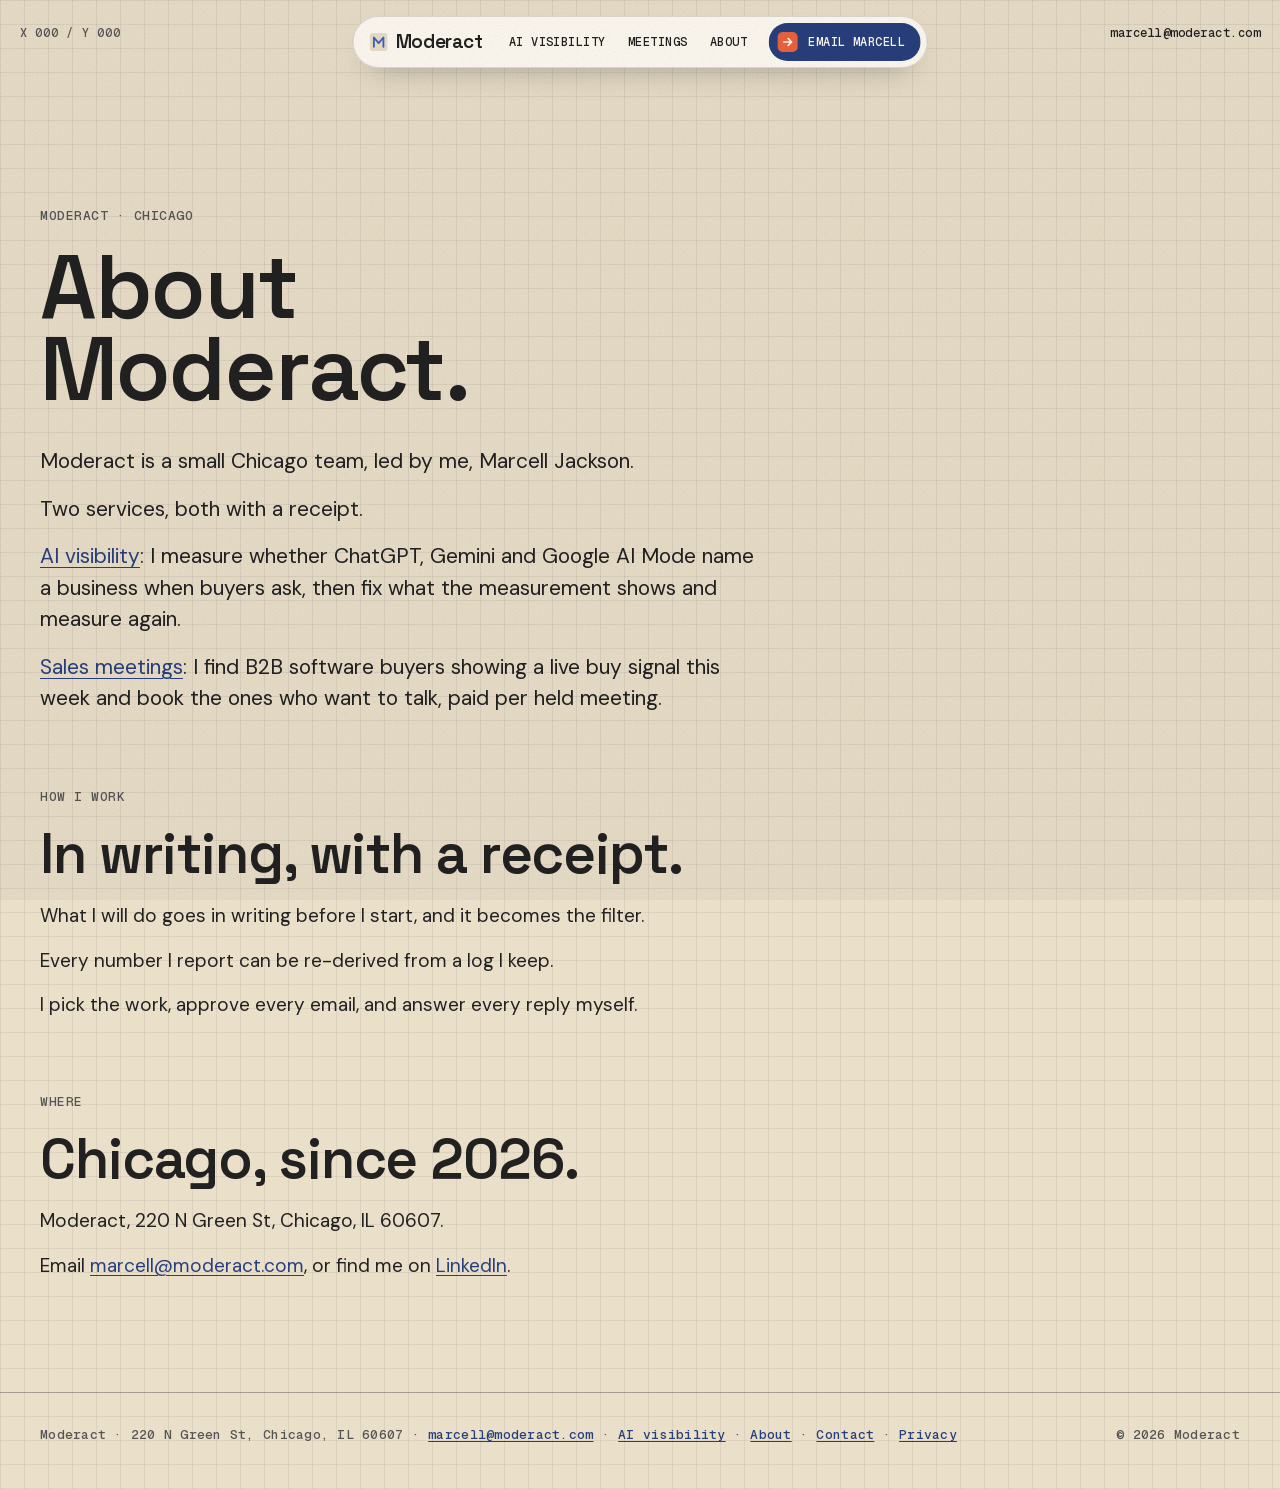
==== about/index.html @ 8448b87f "Add /about, /ai-visibility-agency-chicago, /contact; footer links; sitemap" ====
<!doctype html>
<html lang="en">
<head>
<meta http-equiv="Content-Security-Policy" content="default-src 'self'; img-src 'self' data:; font-src 'self'; style-src 'self'; script-src 'self'; base-uri 'self'; form-action 'none'">
  <meta charset="utf-8">
<meta name="viewport" content="width=device-width, initial-scale=1">
<title>About — Moderact</title>
<meta name="description" content="Moderact is a small Chicago team led by Marcell Jackson. It measures whether AI assistants name a business when buyers ask, and books B2B sales meetings paid per held meeting.">
<meta name="robots" content="index,follow">
<link rel="canonical" href="https://moderact.com/about">
<meta name="theme-color" content="#EADFC9">
<meta property="og:type" content="website">
<meta property="og:site_name" content="Moderact">
<meta property="og:title" content="About — Moderact">
<meta property="og:description" content="Moderact is a small Chicago team led by Marcell Jackson. It measures whether AI assistants name a business when buyers ask, and books B2B sales meetings paid per held meeting.">
<meta property="og:url" content="https://moderact.com/about">
<meta property="og:image" content="https://moderact.com/assets/og.png">
<meta property="og:image:width" content="1200">
<meta property="og:image:height" content="630">
<meta name="twitter:card" content="summary_large_image">
<meta name="twitter:title" content="About — Moderact">
<meta name="twitter:description" content="Moderact is a small Chicago team led by Marcell Jackson. It measures whether AI assistants name a business when buyers ask, and books B2B sales meetings paid per held meeting.">
<meta name="twitter:image" content="https://moderact.com/assets/og.png">
<link rel="icon" href="/assets/favicon.svg" type="image/svg+xml">
<link rel="apple-touch-icon" href="/assets/apple-touch-icon.png">
<link rel="preload" href="/assets/fonts/space-grotesk-600.woff2" as="font" type="font/woff2" crossorigin>
<link rel="preload" href="/assets/fonts/dm-sans.woff2" as="font" type="font/woff2" crossorigin>
<link rel="stylesheet" href="/styles.css">
<script src="/app.js" defer></script>
<script type="application/ld+json">
{
  "@context": "https://schema.org",
  "@type": "Organization",
  "name": "Moderact",
  "url": "https://moderact.com",
  "email": "marcell@moderact.com",
  "address": {
    "@type": "PostalAddress",
    "streetAddress": "220 N Green St",
    "addressLocality": "Chicago",
    "addressRegion": "IL",
    "postalCode": "60607",
    "addressCountry": "US"
  },
  "founder": {
    "@type": "Person",
    "name": "Marcell Jackson"
  },
  "sameAs": ["https://www.linkedin.com/in/marcell-jackson-b387273a0"]
}
</script>
</head>
<body>
<a class="skip" href="#main">Skip to content</a>

<div class="coords" aria-hidden="true">X <span id="cx">000</span> / Y <span id="cy">000</span></div>
<a class="topmail" href="mailto:marcell@moderact.com">marcell@moderact.com</a>

<header class="nav" aria-label="Site">
  <a class="wordmark" href="/" aria-label="Moderact, home">
    <svg viewBox="0 0 64 64" aria-hidden="true"><rect width="64" height="64" rx="12" fill="#EADFC9"/><path d="M15 49V16l17 20 17-20v33" fill="none" stroke="#3B60C5" stroke-width="6.5" stroke-linecap="round" stroke-linejoin="round"/></svg>
    Moderact
  </a>
  <ul class="nav-links">
    <li><a href="/ai-visibility-agency-chicago">AI visibility</a></li>
    <li><a href="/#how">Meetings</a></li>
    <li><a href="/about">About</a></li>
  </ul>
  <a class="btn btn-primary" href="mailto:marcell@moderact.com"><span class="ico" aria-hidden="true"><svg viewBox="0 0 12 12" fill="none" stroke="#FFFBF3" stroke-width="1.6" stroke-linecap="round" stroke-linejoin="round"><path d="M2 6h8M6.5 2.5 10 6l-3.5 3.5"/></svg></span>Email Marcell</a>
</header>

<main id="main">
  <section class="privacy doc">
    <div class="wrap">
      <p class="mono eyebrow">MODERACT · CHICAGO</p>
      <h1>About Moderact.</h1>
      <div class="lines lead">
        <p>Moderact is a small Chicago team, led by me, Marcell Jackson.</p>
        <p>Two services, both with a receipt.</p>
        <p><a href="/ai-visibility-agency-chicago">AI visibility</a>: I measure whether ChatGPT, Gemini and Google AI Mode name a business when buyers ask, then fix what the measurement shows and measure again.</p>
        <p><a href="/#how">Sales meetings</a>: I find B2B software buyers showing a live buy signal this week and book the ones who want to talk, paid per held meeting.</p>
      </div>

      <div class="block">
        <p class="mono eyebrow">How I work</p>
        <h2>In writing, with a receipt.</h2>
        <div class="lines">
          <p>What I will do goes in writing before I start, and it becomes the filter.</p>
          <p>Every number I report can be re-derived from a log I keep.</p>
          <p>I pick the work, approve every email, and answer every reply myself.</p>
        </div>
      </div>

      <div class="block">
        <p class="mono eyebrow">Where</p>
        <h2>Chicago, since 2026.</h2>
        <div class="lines">
          <p>Moderact, 220 N Green St, Chicago, IL 60607.</p>
          <p>Email <a href="mailto:marcell@moderact.com">marcell@moderact.com</a>, or find me on <a href="https://www.linkedin.com/in/marcell-jackson-b387273a0" rel="me noopener">LinkedIn</a>.</p>
        </div>
      </div>
    </div>
  </section>
</main>

<footer>
  <div class="wrap">
    <p>Moderact · 220 N Green St, Chicago, IL 60607 · <a href="mailto:marcell@moderact.com">marcell@moderact.com</a> · <a href="/ai-visibility-agency-chicago">AI visibility</a> · <a href="/about">About</a> · <a href="/contact">Contact</a> · <a href="/privacy">Privacy</a></p>
    <p>© <span id="year">2026</span> Moderact</p>
  </div>
</footer>
</body>
</html>
---- styles.css ----
/* Moderact — "paper" skin. Tokens per brief §2. */

@font-face { font-family: "Space Grotesk"; font-weight: 600; font-style: normal; font-display: swap; src: url("assets/fonts/space-grotesk-600.woff2") format("woff2"); }
@font-face { font-family: "DM Sans"; font-weight: 400 500; font-style: normal; font-display: swap; src: url("assets/fonts/dm-sans.woff2") format("woff2"); }
@font-face { font-family: "Geist Mono"; font-weight: 500; font-style: normal; font-display: swap; src: url("assets/fonts/geist-mono-500.woff2") format("woff2"); }
@font-face { font-family: "Caveat"; font-weight: 400; font-style: normal; font-display: swap; src: url("assets/fonts/caveat-400.woff2") format("woff2"); }

:root {
  color-scheme: light;
  --paper: #EADFC9;
  --cream: #FFFBF3;
  --ink: #212121;
  --ink-2: #555555;
  --blue: #3B60C5;
  --navy: #283F7D;
  --orange: #EC633D;
  --line: rgba(33, 33, 33, .08);
  --grid: rgba(33, 33, 33, .07);
  --bar: rgba(33, 33, 33, .16);
  --display: "Space Grotesk", "Helvetica Neue", Arial, sans-serif;
  --text: "DM Sans", "Helvetica Neue", Arial, sans-serif;
  --mono: "Geist Mono", ui-monospace, "SF Mono", Menlo, monospace;
  --hand: "Caveat", "Bradley Hand", "Segoe Print", cursive;
  --w: 1200px;
  --gap: 112px;
  --shadow: 0 24px 48px -28px rgba(33, 33, 33, .45), 0 2px 0 rgba(33, 33, 33, .04);
}

*, *::before, *::after { box-sizing: border-box; }
html { -webkit-text-size-adjust: 100%; scroll-behavior: smooth; }
body {
  margin: 0;
  color: var(--ink);
  background-color: var(--paper);
  background-image:
    repeating-linear-gradient(0deg, var(--grid) 0 1px, transparent 1px 24px),
    repeating-linear-gradient(90deg, var(--grid) 0 1px, transparent 1px 24px);
  font-family: var(--text);
  font-size: 18px;
  line-height: 1.5;
  font-weight: 400;
  overflow-x: hidden;
}
/* Paper grain: static SVG turbulence, never animated. */
body::after {
  content: "";
  position: fixed;
  inset: 0;
  z-index: 60;
  pointer-events: none;
  opacity: .07;
  mix-blend-mode: multiply;
  background-image: url("data:image/svg+xml;utf8,<svg xmlns='http://www.w3.org/2000/svg' width='240' height='240'><filter id='g'><feTurbulence type='fractalNoise' baseFrequency='.9' numOctaves='2' stitchTiles='stitch'/><feColorMatrix values='0 0 0 0 0 0 0 0 0 0 0 0 0 0 0 0 0 0 .9 0'/></filter><rect width='100%25' height='100%25' filter='url(%23g)'/></svg>");
  background-size: 240px 240px;
}

img { max-width: 100%; display: block; }
a { color: var(--navy); text-decoration-thickness: 1px; text-underline-offset: .18em; }
a:hover { color: var(--blue); }
a:focus-visible, button:focus-visible, [tabindex]:focus-visible { outline: 2px solid var(--blue); outline-offset: 4px; border-radius: 2px; }
p { margin: 0; }
h1, h2, h3 { font-family: var(--display); font-weight: 600; letter-spacing: -.02em; margin: 0; }

.mono { font-family: var(--mono); font-weight: 500; font-size: 13px; letter-spacing: .04em; text-transform: uppercase; }
.hand { font-family: var(--hand); font-weight: 400; font-size: 26px; line-height: 1; letter-spacing: .02em; text-transform: uppercase; color: var(--blue); }

.skip { position: absolute; left: 16px; top: -60px; z-index: 100; background: var(--navy); color: var(--cream); padding: 8px 12px; font-family: var(--mono); font-size: 13px; }
.skip:focus { top: 16px; }

/* ---------- chrome: coords, top email, nav pill ---------- */
.coords {
  position: fixed; left: 20px; top: 24px; z-index: 50;
  font-family: var(--mono); font-weight: 500; font-size: 12px; letter-spacing: .06em;
  color: var(--ink-2); font-variant-numeric: tabular-nums;
}
.topmail {
  position: fixed; right: 20px; top: 24px; z-index: 50;
  font-family: var(--mono); font-weight: 500; font-size: 12px; letter-spacing: .04em;
  color: var(--ink); text-decoration: none;
}
.topmail:hover { color: var(--blue); text-decoration: underline; }

.nav {
  position: fixed; left: 50%; top: 16px; z-index: 55; transform: translateX(-50%);
  display: flex; align-items: center; gap: 6px;
  padding: 6px 6px 6px 16px;
  background: var(--cream); border: 1px solid rgba(33,33,33,.14); border-radius: 999px;
  box-shadow: 0 14px 30px -18px rgba(33,33,33,.5);
  white-space: nowrap;
}
.wordmark { display: inline-flex; align-items: center; gap: 8px; font-family: var(--display); font-weight: 600; font-size: 19px; letter-spacing: -.02em; color: var(--ink); text-decoration: none; margin-right: 10px; }
.wordmark svg { width: 18px; height: 18px; }
.nav-links { display: flex; gap: 2px; margin: 0 6px 0 0; padding: 0; list-style: none; }
.nav-links a { display: inline-block; padding: 8px 10px; font-family: var(--mono); font-weight: 500; font-size: 12px; letter-spacing: .04em; text-transform: uppercase; color: var(--ink); text-decoration: none; border-radius: 999px; }
.nav-links a:hover { background: var(--paper); color: var(--ink); }

.btn {
  display: inline-flex; align-items: center; gap: 10px;
  padding: 10px 16px 10px 12px; border-radius: 999px; border: 1px solid transparent;
  font-family: var(--mono); font-weight: 500; font-size: 13px; letter-spacing: .04em; text-transform: uppercase;
  text-decoration: none; cursor: pointer; line-height: 1;
}
.btn-primary { background: var(--navy); color: var(--cream); }
.btn-primary:hover { background: var(--blue); color: var(--cream); }
.btn-primary .ico { width: 20px; height: 20px; border-radius: 5px; background: var(--orange); display: inline-grid; place-items: center; flex: none; }
.btn-primary .ico svg { width: 12px; height: 12px; }
.btn-ghost { background: transparent; color: var(--ink); border-color: rgba(33,33,33,.35); padding: 12px 18px; }
.btn-ghost:hover { background: var(--cream); color: var(--ink); }
.nav .btn { padding: 8px 14px 8px 8px; font-size: 12px; }

/* ---------- layout ---------- */
.wrap { width: min(var(--w), calc(100% - 48px)); margin: 0 auto; }
main { padding-top: 150px; }
section { padding: calc(var(--gap) / 2) 0; }
section + section { padding-top: calc(var(--gap) / 2); }
.eyebrow { color: var(--ink-2); margin-bottom: 20px; }
h2 { font-size: clamp(34px, 4.6vw, 56px); line-height: 1; text-wrap: balance; }
.sec-head { display: grid; grid-template-columns: 1fr; gap: 20px; margin-bottom: 44px; }
.lines p + p { margin-top: 10px; }
.lead { font-size: 19px; }
.lead.narrow { max-width: 640px; }

/* ---------- hero ---------- */
.hero { padding-top: 20px; }
.hero-head { position: relative; padding-top: 48px; margin-bottom: 36px; }
h1 {
  font-size: clamp(44px, 6.5vw, 88px);
  line-height: .92;
}
h1 .l1 { position: relative; }
h1 .l2 { display: block; }
.ann { position: absolute; display: inline-block; white-space: nowrap; }
.ann svg { position: absolute; overflow: visible; }
.ann-left { left: 0; top: 0; transform: rotate(-2deg); }
.ann-left svg { left: -4px; bottom: -14px; width: 150px; height: 14px; }
.ann-right { left: 100%; top: .28em; margin-left: 28px; transform: rotate(1.5deg); }

.hero-sub { display: grid; grid-template-columns: minmax(0, 620px) auto; align-items: end; gap: 28px 48px; margin-bottom: 44px; }
.hero-sub .lead p + p { margin-top: 10px; }
.cta { display: flex; flex-wrap: wrap; gap: 12px; }

.hero-visual { position: relative; }
.frame {
  position: relative; background: var(--cream); padding: 10px;
  border: 1px solid var(--ink); box-shadow: var(--shadow);
}
.duo { position: relative; aspect-ratio: 16 / 9; overflow: hidden; background: var(--paper); }
.duo img { width: 100%; height: 100%; object-fit: cover; object-position: 18% 40%; filter: grayscale(1) contrast(1.12) brightness(1.02); }
.duo::before { content: ""; position: absolute; inset: 0; z-index: 1; background: var(--blue); mix-blend-mode: multiply; }
.duo::after { content: ""; position: absolute; inset: 0; z-index: 2; background: var(--paper); mix-blend-mode: screen; opacity: .22; }
.frame-cap { position: absolute; left: 22px; bottom: 22px; z-index: 3; color: var(--cream); font-family: var(--mono); font-size: 12px; letter-spacing: .06em; text-transform: uppercase; opacity: .95; }

/* ---------- signal → meeting device ---------- */
.signal { position: absolute; right: -20px; bottom: -48px; width: 320px; z-index: 5; }
.stack { position: relative; height: 128px; }
.card {
  position: absolute; inset: 0;
  background: var(--cream); border: 1px solid rgba(33,33,33,.22); border-radius: 8px;
  padding: 16px 18px; box-shadow: 0 18px 32px -20px rgba(33,33,33,.5);
  display: flex; flex-direction: column; justify-content: center; gap: 8px;
  will-change: transform, opacity;
}
.card .mono { color: var(--ink-2); font-size: 11px; }
.card .line { font-size: 19px; font-weight: 500; letter-spacing: -.01em; }
.card.under { z-index: 0; background: var(--cream); border-color: rgba(33,33,33,.16); box-shadow: none; }
.card.u1 { transform: translate(6px, -8px) rotate(1.2deg); }
.card.u2 { transform: translate(-6px, -15px) rotate(-1.4deg); }
.card.sig { z-index: 1; opacity: 0; animation: sig 16.5s linear infinite; }
.card.held { border-left: 4px solid var(--blue); animation-name: sig-end; }
.card.held .line { font-family: var(--mono); font-size: 13px; font-weight: 500; letter-spacing: .04em; text-transform: uppercase; color: var(--ink); }
.card.held .mono { color: var(--blue); }
.card:nth-child(3) { animation-delay: -16.5s; }
.card:nth-child(4) { animation-delay: -14s; }
.card:nth-child(5) { animation-delay: -11.5s; }
.card:nth-child(6) { animation-delay: -9s; }
.card:nth-child(7) { animation-delay: -6.5s; }
.card:nth-child(8) { animation-delay: -4s; }
.signal:hover .card { animation-play-state: paused; }
.signal .cap { margin-top: 14px; font-size: 22px; text-transform: none; letter-spacing: 0; color: var(--ink-2); font-family: var(--hand); line-height: 1.1; }

/* T = 16.5s. Slot = 2.5s (15.15%). Outgoing card is at opacity 0 by 13.3% (2.19s);
   the incoming card only starts fading in at 98.6% of its own cycle (2.27s into the previous slot). */
@keyframes sig {
  0%       { opacity: 1; transform: none; z-index: 5; }
  11.8%    { opacity: 1; transform: none; z-index: 5; }
  13.3%    { opacity: 0; transform: translateY(-14px) scale(.96); z-index: 5; }
  13.31%   { opacity: 0; transform: translateY(16px) rotate(-1deg); z-index: 1; }
  98.6%    { opacity: 0; transform: translateY(16px) rotate(-1deg); z-index: 5; }
  100%     { opacity: 1; transform: none; z-index: 5; }
}
@keyframes sig-end {
  0%       { opacity: 1; transform: none; z-index: 5; }
  20.9%    { opacity: 1; transform: none; z-index: 5; }
  22.4%    { opacity: 0; transform: translateY(-14px) scale(.96); z-index: 5; }
  22.41%   { opacity: 0; transform: translateY(16px) rotate(-1deg); z-index: 1; }
  98.6%    { opacity: 0; transform: translateY(16px) rotate(-1deg); z-index: 5; }
  100%     { opacity: 1; transform: none; z-index: 5; }
}

/* ---------- how it works ---------- */
.step { display: grid; grid-template-columns: minmax(0, 5fr) minmax(0, 7fr); gap: 32px; align-items: stretch; }
.step + .step { margin-top: 40px; }
.step:nth-child(even) .panel { order: 2; }
.panel {
  background: var(--cream); border: 1px solid rgba(33,33,33,.18); padding: 36px 36px 32px;
  box-shadow: var(--shadow); position: relative;
  display: flex; flex-direction: column; gap: 16px;
}
.num { width: 44px; height: 44px; border-radius: 50%; border: 2px solid var(--blue); color: var(--blue); display: grid; place-items: center; font-family: var(--mono); font-weight: 500; font-size: 14px; transform: rotate(-4deg); }
.panel .hand { font-size: 24px; margin-top: 4px; }
.panel h3 { font-size: clamp(26px, 2.6vw, 34px); line-height: 1.02; }
.panel p { color: var(--ink); }
.panel .more { margin-top: auto; padding-top: 8px; align-self: flex-start; font-family: var(--mono); font-size: 13px; letter-spacing: .04em; text-transform: uppercase; }
.vis { position: relative; display: grid; place-items: center; padding: 28px; }
.vis .frame { width: 100%; min-height: 100%; display: flex; align-items: center; justify-content: center; padding: 28px; }

/* paper sheets inside the how-it-works frames (decorative) */
.sheet { background: var(--cream); border: 1px solid rgba(33,33,33,.2); box-shadow: 0 12px 24px -16px rgba(33,33,33,.5); padding: 20px 22px; width: 100%; max-width: 440px; min-width: 0; position: relative; }
.sheet.tilt-l { transform: rotate(-1.6deg); }
.sheet.tilt-r { transform: rotate(1.2deg); }
.sheet-head { display: grid; gap: 10px; color: var(--ink-2); font-size: 11px; border-bottom: 1px solid rgba(33,33,33,.3); padding-bottom: 10px; margin-bottom: 12px; }
.sheet-head.c4 { grid-template-columns: 1.3fr 1fr 1fr .9fr; }
.row { display: grid; gap: 10px; align-items: center; height: 26px; }
.row.c4 { grid-template-columns: 1.3fr 1fr 1fr .9fr; }
.row.c2 { grid-template-columns: 90px 1fr; }
.bar { height: 9px; border-radius: 3px; background: var(--bar); }
.bar.w60 { width: 60%; } .bar.w75 { width: 75%; } .bar.w85 { width: 85%; } .bar.w45 { width: 45%; } .bar.w90 { width: 90%; } .bar.w35 { width: 35%; }
.bar.blue { background: var(--blue); opacity: .55; }
.lbl { color: var(--ink-2); font-size: 11px; }
.circle { position: absolute; left: 6px; width: calc(100% - 12px); height: 40px; top: 112px; pointer-events: none; }
.note { position: absolute; }
.note svg { position: absolute; overflow: visible; }
.note-list { right: -14px; top: -34px; transform: rotate(-3deg); font-size: 24px; text-transform: none; letter-spacing: 0; }
.note-list svg { left: -8px; top: 24px; width: 36px; height: 40px; }
.stamp {
  position: absolute; right: 16px; top: 14px; transform: rotate(-10deg);
  border: 2px solid var(--blue); color: var(--blue); border-radius: 4px; padding: 3px 8px;
  font-family: var(--mono); font-weight: 500; font-size: 13px; letter-spacing: .12em; text-transform: uppercase;
  opacity: .9;
}
.stamp::after { content: ""; position: absolute; inset: 2px; border: 1px solid var(--blue); border-radius: 2px; opacity: .5; }
.check { display: inline-flex; align-items: center; gap: 8px; }
.check svg { width: 18px; height: 18px; }
.slot { display: grid; gap: 6px; padding: 12px 0; }
.slot + .slot { border-top: 1px dashed rgba(33,33,33,.25); }
.slot .t { font-family: var(--mono); font-size: 13px; letter-spacing: .04em; text-transform: uppercase; }
.slot .d { color: var(--ink-2); font-size: 15px; }
.slot.on { background: linear-gradient(90deg, rgba(59,96,197,.10), transparent); margin: 0 -12px; padding-left: 12px; padding-right: 12px; border-left: 3px solid var(--blue); }

/* ---------- what you get: dossier flip ---------- */
.get { display: grid; grid-template-columns: minmax(0, 5fr) minmax(0, 7fr); gap: 48px; align-items: start; }
.dossier { perspective: 1400px; cursor: pointer; -webkit-tap-highlight-color: transparent; }
.dossier .card3d { display: grid; transform-style: preserve-3d; transition: transform .6s cubic-bezier(.2,.7,.2,1); }
.face { grid-area: 1 / 1; backface-visibility: hidden; -webkit-backface-visibility: hidden; background: var(--cream); border: 1px solid var(--ink); box-shadow: var(--shadow); padding: 28px 30px; min-height: 100%; }
.face.back { transform: rotateY(180deg); border-left: 5px solid var(--blue); display: flex; flex-direction: column; justify-content: center; gap: 14px; }
.face.back p { font-size: 18px; }
.dossier.is-flipped .card3d, .dossier:hover .card3d, .dossier:focus-visible .card3d { transform: rotateY(180deg); }
.hint-coarse { display: none; }
.dossier .hint { margin-top: 14px; font-family: var(--mono); font-size: 12px; letter-spacing: .04em; text-transform: uppercase; color: var(--ink-2); }
.d-head { display: flex; justify-content: space-between; align-items: center; color: var(--ink-2); font-size: 11px; border-bottom: 1px solid rgba(33,33,33,.3); padding-bottom: 12px; margin-bottom: 8px; }
.d-rows .row { height: 34px; }
.face.front .stamp { top: auto; bottom: 22px; right: 26px; }

/* ---------- pricing ---------- */
.price-wrap { position: relative; max-width: 760px; }
.price { background: var(--cream); border: 1px solid var(--ink); box-shadow: var(--shadow); padding: 36px 40px 12px; }
.price .lead p + p { margin-top: 8px; }
.terms { list-style: none; margin: 28px 0 0; padding: 0; }
.terms li { display: grid; grid-template-columns: 36px 1fr; gap: 12px; align-items: baseline; padding: 16px 0; border-top: 1px solid rgba(33,33,33,.2); font-size: 17px; }
.terms li .mono { color: var(--blue); font-size: 12px; }
.ann-price { position: absolute; right: -14px; top: -46px; transform: rotate(2deg); white-space: nowrap; }
.ann-price svg { position: absolute; overflow: visible; right: -6px; top: 26px; width: 46px; height: 42px; }

/* ---------- who / email ---------- */
.who .links { margin-top: 24px; display: flex; flex-wrap: wrap; gap: 8px 22px; font-family: var(--mono); font-size: 13px; letter-spacing: .04em; text-transform: uppercase; }
.two { display: grid; grid-template-columns: minmax(0, 1fr) minmax(0, 1fr); gap: 48px; align-items: start; }
.email-panel { background: var(--cream); border: 1px solid rgba(33,33,33,.18); padding: 32px 36px; box-shadow: var(--shadow); }
.email-panel .domains { margin-top: 20px; display: flex; flex-wrap: wrap; gap: 8px; }
.email-panel .domains span { font-family: var(--mono); font-size: 12px; letter-spacing: .04em; padding: 6px 10px; border: 1px solid rgba(33,33,33,.3); border-radius: 999px; }

/* ---------- footer ---------- */
footer { border-top: 1px solid rgba(33,33,33,.3); margin-top: calc(var(--gap) / 2); padding: 32px 0 44px; font-family: var(--mono); font-size: 13px; letter-spacing: .02em; color: var(--ink-2); }
footer .wrap { display: flex; flex-wrap: wrap; justify-content: space-between; gap: 10px 24px; }
footer a { color: var(--navy); }

/* ---------- privacy page ---------- */
.privacy h1 { font-size: clamp(44px, 7vw, 92px); margin-bottom: 36px; }
.privacy .lines { max-width: 680px; font-size: 19px; }
.privacy .lines p + p { margin-top: 16px; }

/* ---------- reveal (JS only; off under reduced-motion) ---------- */
.js .reveal { opacity: 0; transform: translateY(12px); transition: opacity .3s ease, transform .3s ease; }
.js .reveal.in { opacity: 1; transform: none; }

/* ---------- responsive ---------- */
@media (max-width: 1080px) {
  .topmail { display: none; }
  .coords { top: auto; bottom: 14px; left: 16px; }
  .ann-price { display: none; }
}
@media (max-width: 719px) {
  .coords { display: none; }
}
@media (max-width: 960px) {
  :root { --gap: 88px; }
  .signal { position: relative; right: auto; bottom: auto; width: 100%; margin-top: 28px; }
  .stack { height: 118px; }
  .step, .get, .two { grid-template-columns: minmax(0, 1fr); }
  .step:nth-child(even) .panel { order: 0; }
  .vis { padding: 0; }
  .hero-sub { grid-template-columns: 1fr; }
}
@media (max-width: 719px) {
  :root { --gap: 72px; }
  body { font-size: 17px; }
  main { padding-top: 120px; }
  .wrap { width: calc(100% - 40px); }
  .nav { top: 12px; padding-left: 14px; }
  .nav-links { display: none; }
  .hand { font-size: 24px; }
  .hero-head { padding-top: 0; padding-bottom: 44px; margin-bottom: 20px; }
  h1 .l1 { position: static; }
  .ann-left { position: static; display: block; margin-bottom: 14px; transform: rotate(-1.5deg); transform-origin: left; white-space: normal; }
  .ann-left svg { display: none; }
  .ann-right { position: absolute; left: 0; bottom: 0; top: auto; margin: 0; transform: rotate(1deg); transform-origin: left; }
  .signal { margin-top: 24px; }
  .card.u1 { transform: translate(0, -8px) rotate(0); }
  .card.u2 { transform: translate(0, -15px) rotate(0); }
  .note, .ann-price { display: none; }
  .hero-head { margin-bottom: 28px; }
  .lead { font-size: 18px; }
  .frame { padding: 6px; }
  .panel { padding: 28px 24px 24px; }
  .vis .frame { padding: 16px; }
  .sheet { padding: 16px; }
  .sheet-head.c4, .row.c4 { grid-template-columns: 1.2fr 1fr 1fr .8fr; gap: 6px; }
  .price { padding: 28px 22px 8px; }
  .face { padding: 22px 20px; }
  .email-panel { padding: 24px 22px; }
  footer .wrap { flex-direction: column; }
}
@media (hover: none) {
  .dossier:hover .card3d { transform: none; }
  .dossier.is-flipped .card3d { transform: rotateY(180deg); }
}
@media (pointer: coarse) {
  .coords { display: none; }
  .hint-fine { display: none; }
  .hint-coarse { display: inline; }
}

/* ---------- reduced motion ---------- */
@media (prefers-reduced-motion: reduce) {
  html { scroll-behavior: auto; }
  .card.sig { animation: none !important; opacity: 1; }
  .card.sig:nth-child(3) { transform: translate(-10px, -22px) rotate(-2deg); z-index: 1; }
  .card.sig:nth-child(4) { transform: translate(8px, -14px) rotate(1.5deg); z-index: 2; }
  .card.sig:nth-child(5), .card.sig:nth-child(6), .card.sig:nth-child(7) { transform: translate(-4px, -7px) rotate(-.6deg); z-index: 3; }
  .card.held { transform: none; z-index: 5; }
  .dossier .card3d { transition: none; }
  .js .reveal { opacity: 1; transform: none; transition: none; }
}

/* ---------- doc pages (about / ai-visibility / contact), 2026-09-09 ---------- */
.doc h1 { max-width: 12ch; }
.doc .lines.lead { font-size: 21px; max-width: 720px; }
.doc .cta { display: flex; flex-wrap: wrap; gap: 12px; margin-top: 28px; }
.doc .block { margin-top: 72px; max-width: 760px; }
.doc .block h2 { margin-bottom: 20px; }
.doc .terms.steps li { align-items: start; font-size: 17px; line-height: 1.5; }
.doc .terms.steps strong { font-weight: 500; }
.receipt { background: var(--cream); border: 1px solid var(--ink); box-shadow: var(--shadow); padding: 24px 28px; margin-bottom: 24px; overflow-x: auto; }
.receipt table { width: 100%; border-collapse: collapse; font-size: 16px; }
.receipt th, .receipt td { text-align: left; padding: 12px 12px 12px 0; border-top: 1px solid rgba(33,33,33,.2); vertical-align: top; }
.receipt th { font-family: var(--mono); font-weight: 500; font-size: 12px; letter-spacing: .04em; text-transform: uppercase; color: var(--blue); border-top: 0; }
.receipt td.n { font-family: var(--mono); font-size: 14px; white-space: nowrap; }
.receipt .cap { margin-top: 14px; font-size: 14px; color: var(--ink-2); }
.doc .doclinks { margin-top: 20px; display: flex; flex-wrap: wrap; gap: 8px 22px; font-family: var(--mono); font-size: 13px; letter-spacing: .04em; text-transform: uppercase; }
@media (max-width: 719px) { .doc .block { margin-top: 52px; } .doc .lines.lead { font-size: 19px; } }
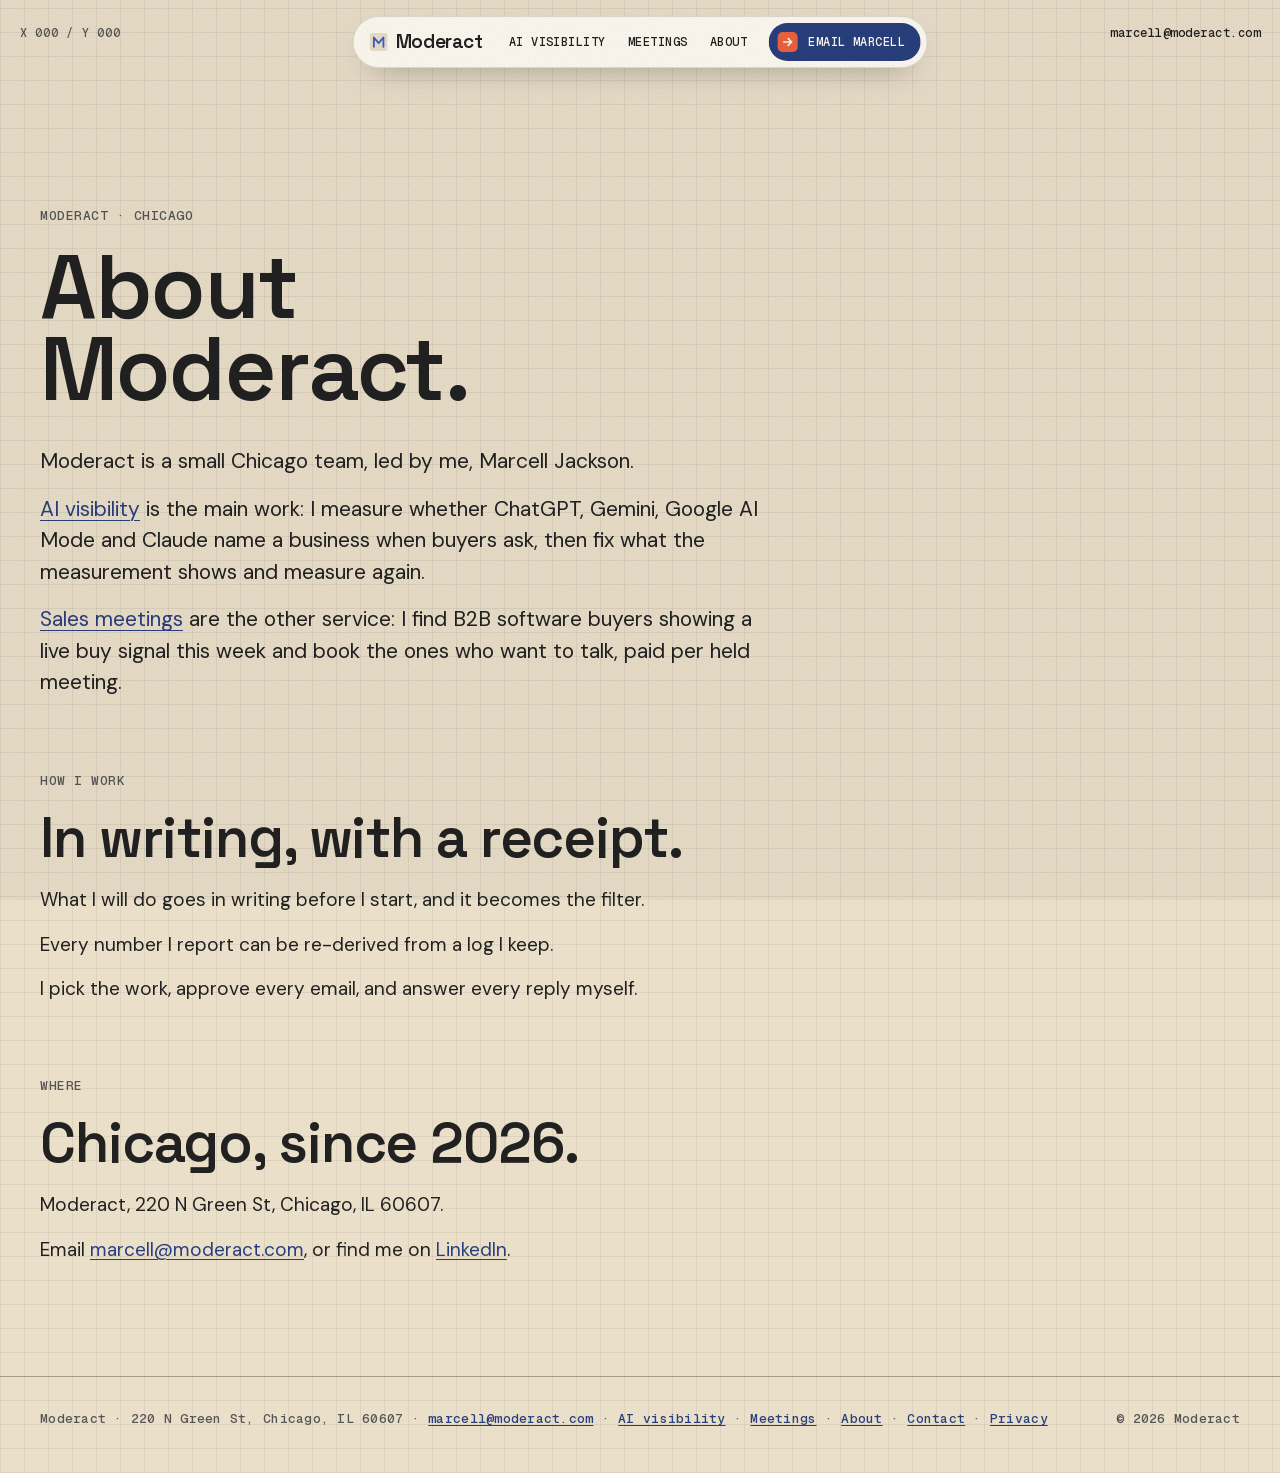
==== commit 1fc168ae: "Homepage switched to AI visibility; meetings offer moved to /meetings; four-engine day-4 receipt; ne" ====
--- a/about/index.html
+++ b/about/index.html
@@ -5,21 +5,21 @@
   <meta charset="utf-8">
 <meta name="viewport" content="width=device-width, initial-scale=1">
 <title>About — Moderact</title>
-<meta name="description" content="Moderact is a small Chicago team led by Marcell Jackson. It measures whether AI assistants name a business when buyers ask, and books B2B sales meetings paid per held meeting.">
+<meta name="description" content="Moderact is a small Chicago team led by Marcell Jackson. It measures whether AI assistants name a business when buyers ask, and also books B2B sales meetings paid per held meeting.">
 <meta name="robots" content="index,follow">
 <link rel="canonical" href="https://moderact.com/about">
 <meta name="theme-color" content="#EADFC9">
 <meta property="og:type" content="website">
 <meta property="og:site_name" content="Moderact">
 <meta property="og:title" content="About — Moderact">
-<meta property="og:description" content="Moderact is a small Chicago team led by Marcell Jackson. It measures whether AI assistants name a business when buyers ask, and books B2B sales meetings paid per held meeting.">
+<meta property="og:description" content="Moderact is a small Chicago team led by Marcell Jackson. It measures whether AI assistants name a business when buyers ask, and also books B2B sales meetings paid per held meeting.">
 <meta property="og:url" content="https://moderact.com/about">
 <meta property="og:image" content="https://moderact.com/assets/og.png">
 <meta property="og:image:width" content="1200">
 <meta property="og:image:height" content="630">
 <meta name="twitter:card" content="summary_large_image">
 <meta name="twitter:title" content="About — Moderact">
-<meta name="twitter:description" content="Moderact is a small Chicago team led by Marcell Jackson. It measures whether AI assistants name a business when buyers ask, and books B2B sales meetings paid per held meeting.">
+<meta name="twitter:description" content="Moderact is a small Chicago team led by Marcell Jackson. It measures whether AI assistants name a business when buyers ask, and also books B2B sales meetings paid per held meeting.">
 <meta name="twitter:image" content="https://moderact.com/assets/og.png">
 <link rel="icon" href="/assets/favicon.svg" type="image/svg+xml">
 <link rel="apple-touch-icon" href="/assets/apple-touch-icon.png">
@@ -33,6 +33,7 @@
   "@type": "Organization",
   "name": "Moderact",
   "url": "https://moderact.com",
+  "description": "Moderact is a Chicago agency that counts how often AI assistants name a business — the same buyer questions, run many times across days — and fixes what the count shows.",
   "email": "marcell@moderact.com",
   "address": {
     "@type": "PostalAddress",
@@ -63,7 +64,7 @@
   </a>
   <ul class="nav-links">
     <li><a href="/ai-visibility-agency-chicago">AI visibility</a></li>
-    <li><a href="/#how">Meetings</a></li>
+    <li><a href="/meetings">Meetings</a></li>
     <li><a href="/about">About</a></li>
   </ul>
   <a class="btn btn-primary" href="mailto:marcell@moderact.com"><span class="ico" aria-hidden="true"><svg viewBox="0 0 12 12" fill="none" stroke="#FFFBF3" stroke-width="1.6" stroke-linecap="round" stroke-linejoin="round"><path d="M2 6h8M6.5 2.5 10 6l-3.5 3.5"/></svg></span>Email Marcell</a>
@@ -76,9 +77,8 @@
       <h1>About Moderact.</h1>
       <div class="lines lead">
         <p>Moderact is a small Chicago team, led by me, Marcell Jackson.</p>
-        <p>Two services, both with a receipt.</p>
-        <p><a href="/ai-visibility-agency-chicago">AI visibility</a>: I measure whether ChatGPT, Gemini and Google AI Mode name a business when buyers ask, then fix what the measurement shows and measure again.</p>
-        <p><a href="/#how">Sales meetings</a>: I find B2B software buyers showing a live buy signal this week and book the ones who want to talk, paid per held meeting.</p>
+        <p><a href="/ai-visibility-agency-chicago">AI visibility</a> is the main work: I measure whether ChatGPT, Gemini, Google AI Mode and Claude name a business when buyers ask, then fix what the measurement shows and measure again.</p>
+        <p><a href="/meetings">Sales meetings</a> are the other service: I find B2B software buyers showing a live buy signal this week and book the ones who want to talk, paid per held meeting.</p>
       </div>
 
       <div class="block">
@@ -105,7 +105,7 @@
 
 <footer>
   <div class="wrap">
-    <p>Moderact · 220 N Green St, Chicago, IL 60607 · <a href="mailto:marcell@moderact.com">marcell@moderact.com</a> · <a href="/ai-visibility-agency-chicago">AI visibility</a> · <a href="/about">About</a> · <a href="/contact">Contact</a> · <a href="/privacy">Privacy</a></p>
+    <p>Moderact · 220 N Green St, Chicago, IL 60607 · <a href="mailto:marcell@moderact.com">marcell@moderact.com</a> · <a href="/ai-visibility-agency-chicago">AI visibility</a> · <a href="/meetings">Meetings</a> · <a href="/about">About</a> · <a href="/contact">Contact</a> · <a href="/privacy">Privacy</a></p>
     <p>© <span id="year">2026</span> Moderact</p>
   </div>
 </footer>
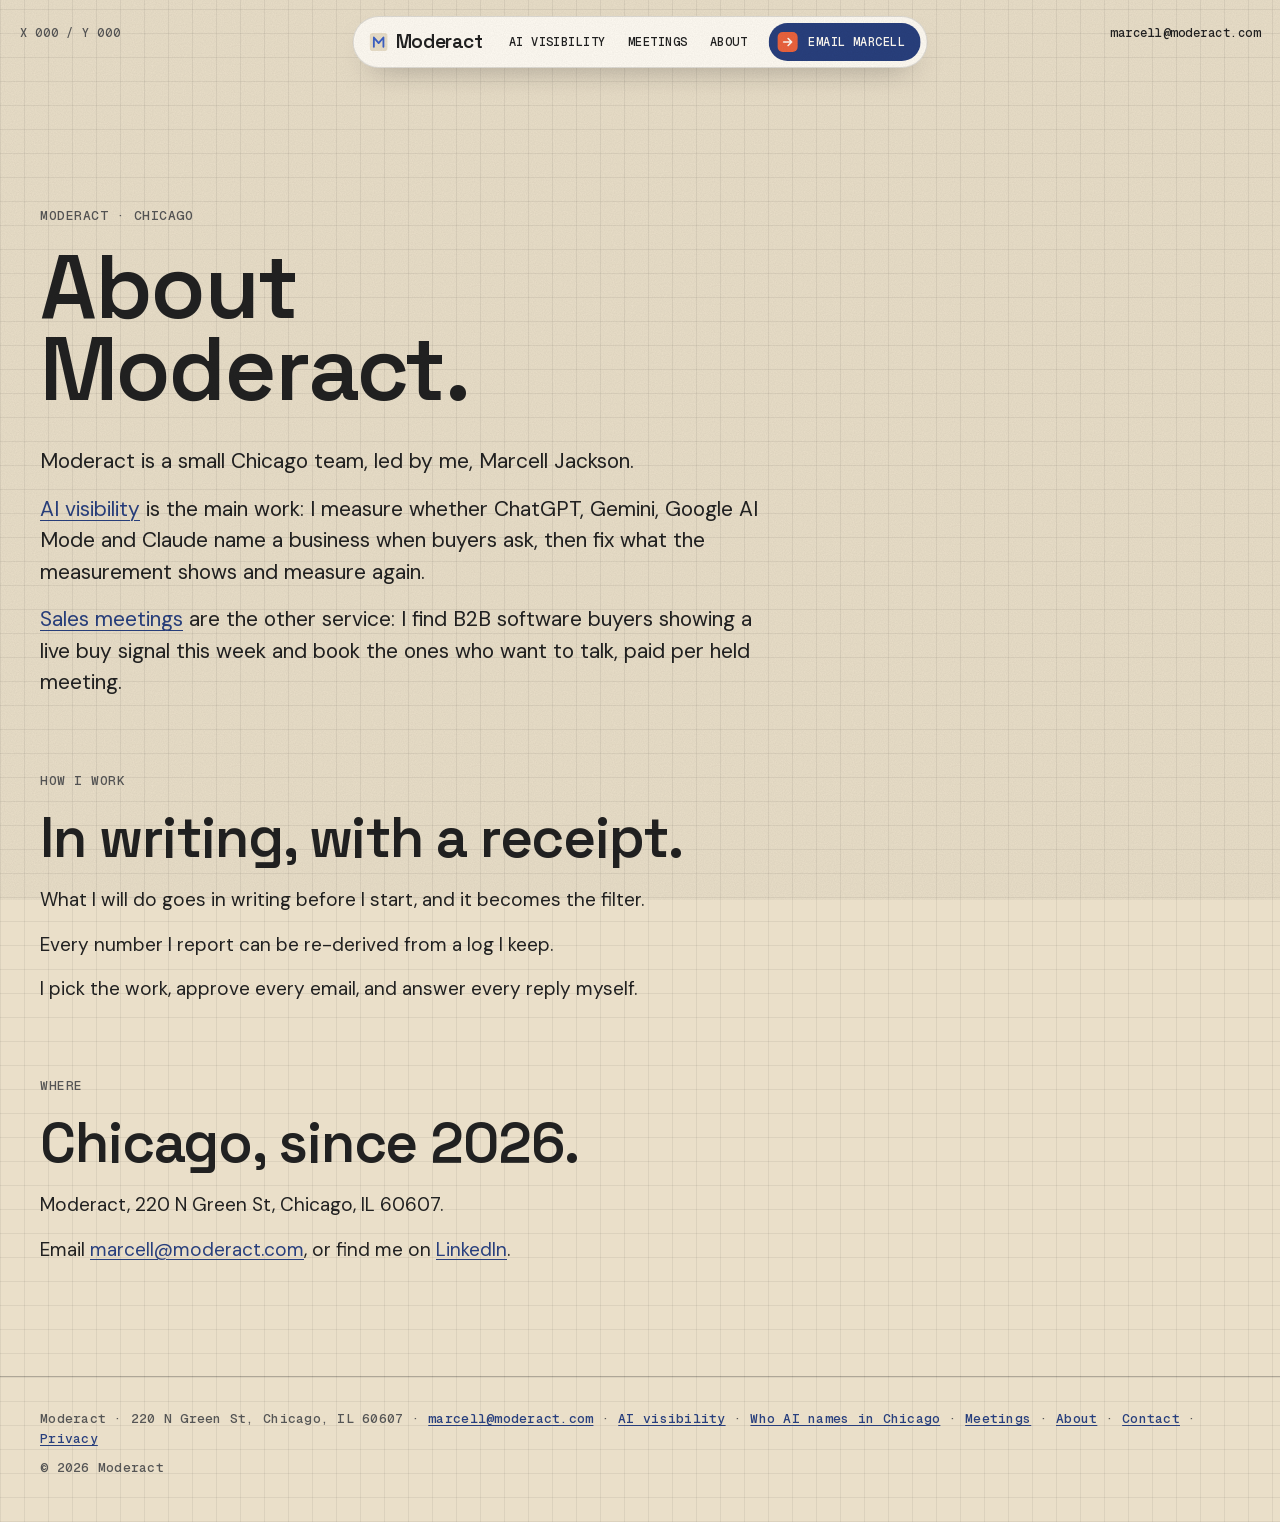
==== commit 2168d9bd: "Add /which-chicago-agencies-ai-assistants-name (D5 roundup) + footer link New page: "Which Chicago a" ====
--- a/about/index.html
+++ b/about/index.html
@@ -105,7 +105,7 @@
 
 <footer>
   <div class="wrap">
-    <p>Moderact · 220 N Green St, Chicago, IL 60607 · <a href="mailto:marcell@moderact.com">marcell@moderact.com</a> · <a href="/ai-visibility-agency-chicago">AI visibility</a> · <a href="/meetings">Meetings</a> · <a href="/about">About</a> · <a href="/contact">Contact</a> · <a href="/privacy">Privacy</a></p>
+    <p>Moderact · 220 N Green St, Chicago, IL 60607 · <a href="mailto:marcell@moderact.com">marcell@moderact.com</a> · <a href="/ai-visibility-agency-chicago">AI visibility</a> · <a href="/which-chicago-agencies-ai-assistants-name">Who AI names in Chicago</a> · <a href="/meetings">Meetings</a> · <a href="/about">About</a> · <a href="/contact">Contact</a> · <a href="/privacy">Privacy</a></p>
     <p>© <span id="year">2026</span> Moderact</p>
   </div>
 </footer>
